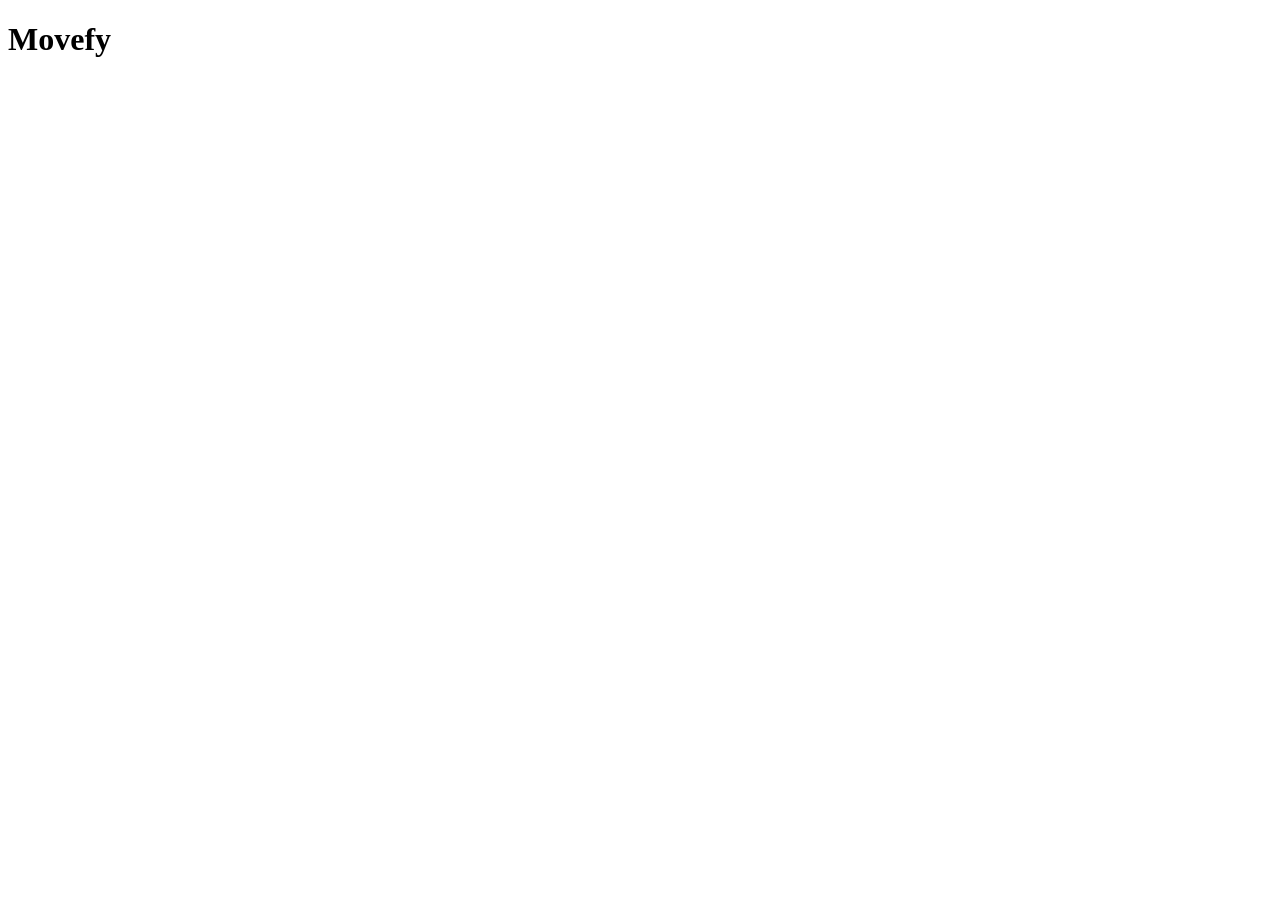
==== PUBLIC/index.html @ 86b5e0f4 "Landing page initial implementation" ====
<!DOCTYPE html>
<html lang="es">

<head>
    <meta charset="UTF-8">
    <title>Movefy</title>

    <link rel="stylesheet"
          href="assets/styles/styles.css">
</head>

<body>

    <h1>Movefy</h1>

    <script src="assets/scripts/main.js"></script>

</body>

</html>
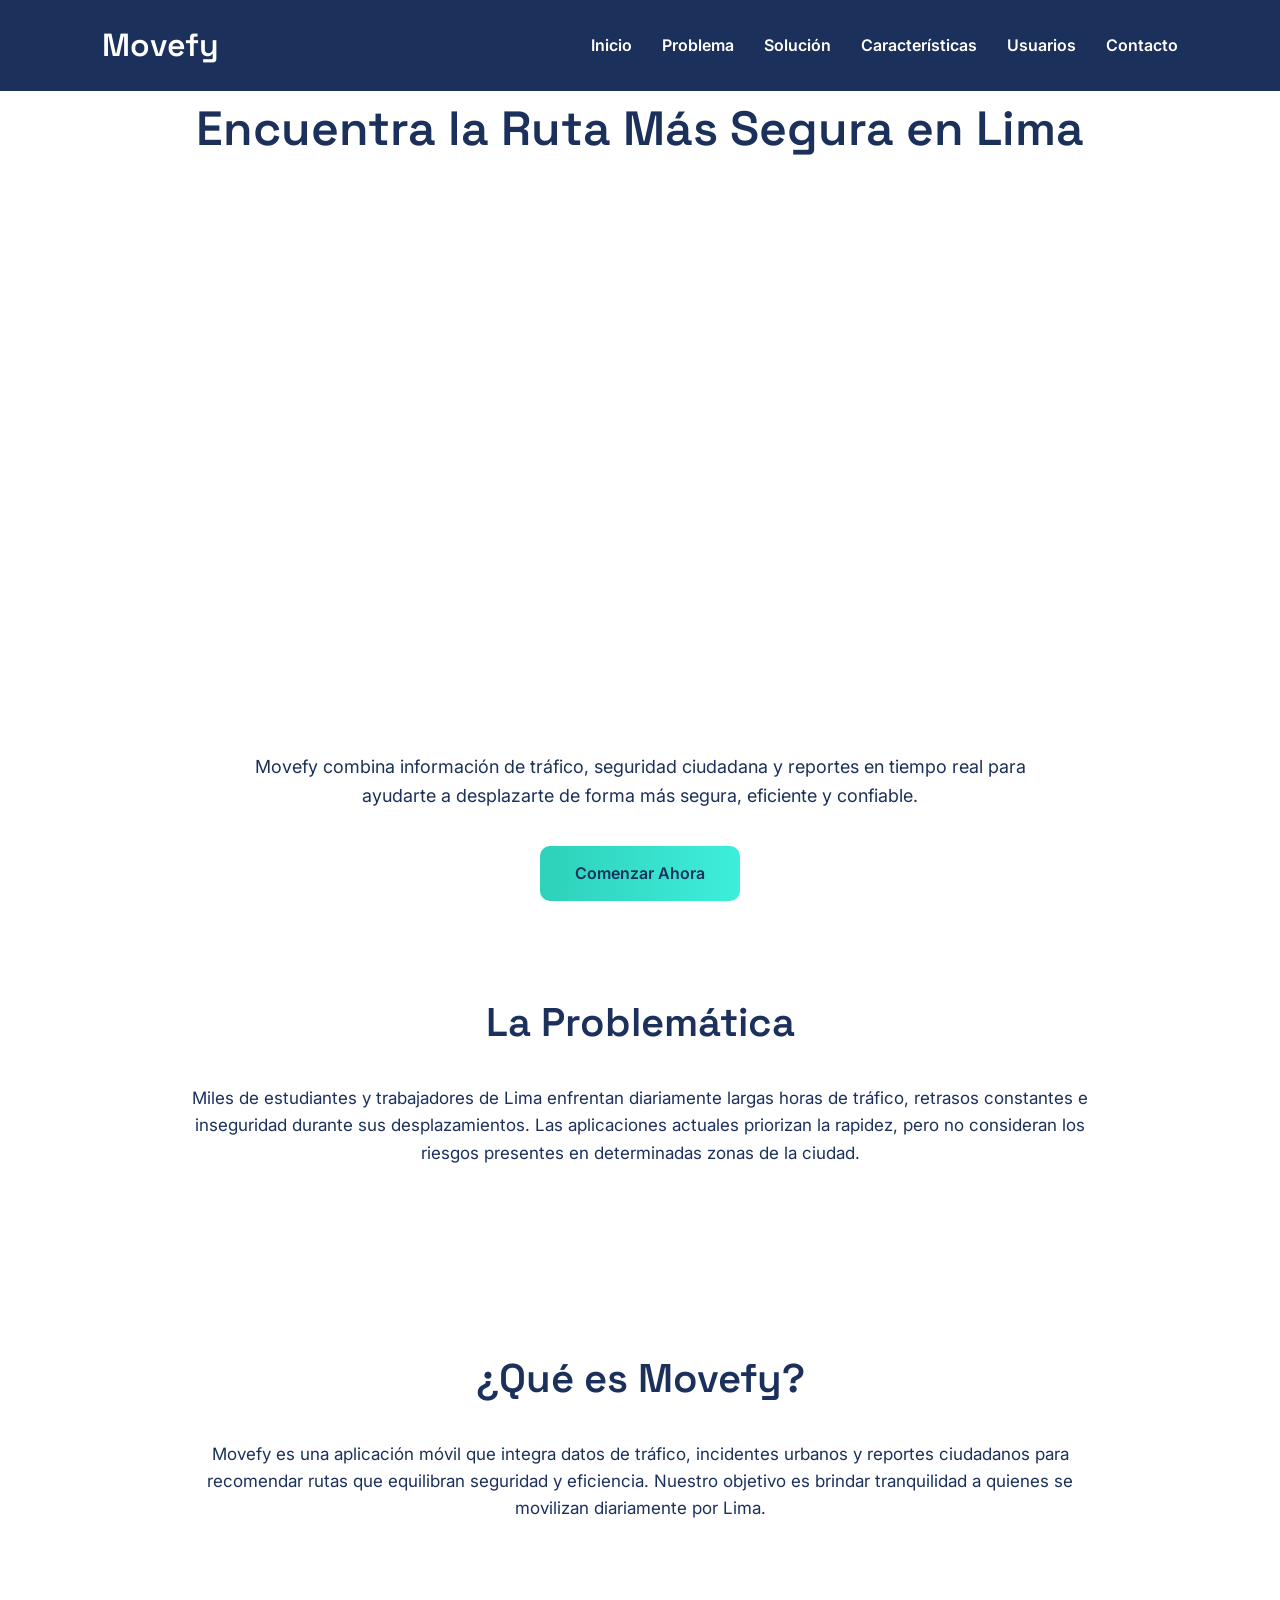
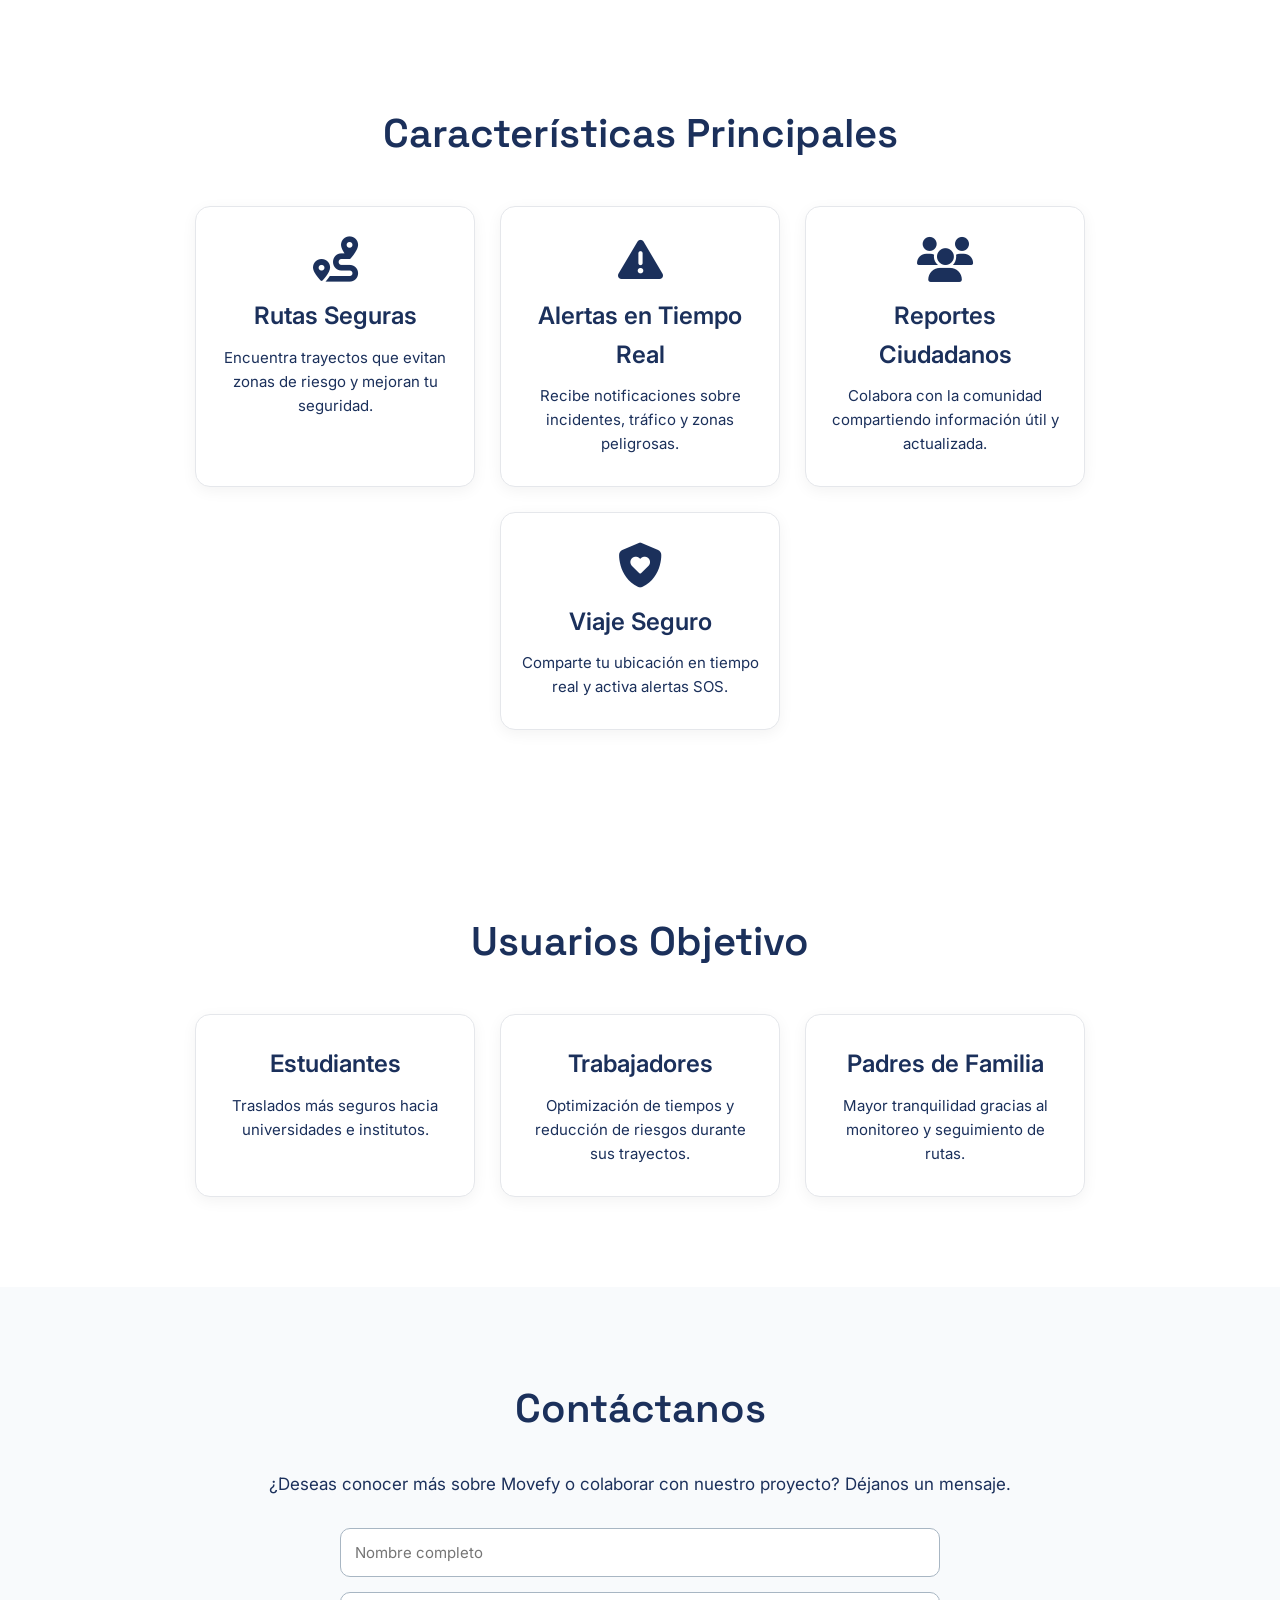
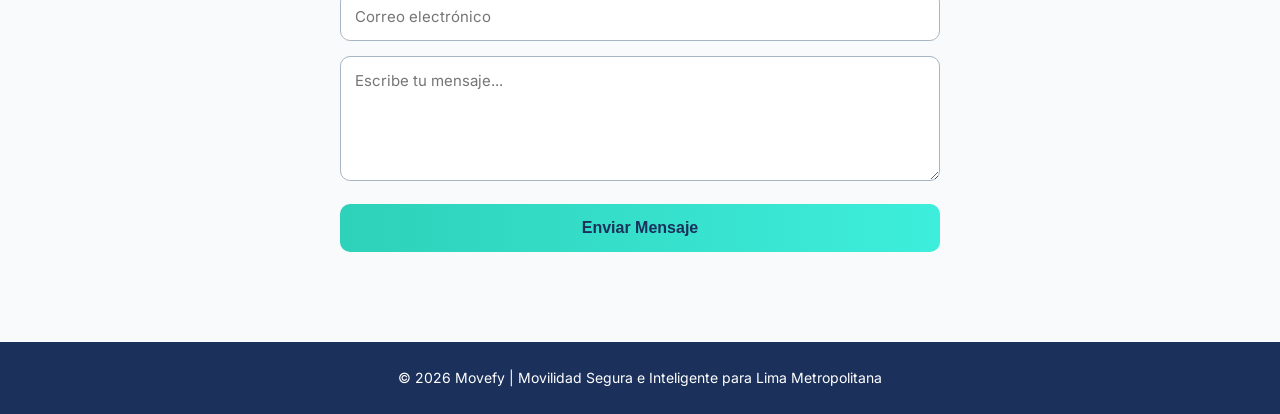
==== commit 6863fe56: "Landing page work in progress" ====
--- a/PUBLIC/index.html
+++ b/PUBLIC/index.html
@@ -3,15 +3,195 @@
 
 <head>
     <meta charset="UTF-8">
-    <title>Movefy</title>
+    <meta name="viewport" content="width=device-width, initial-scale=1.0">
+    <title>Movefy - Rutas Seguras para Lima</title>
+
+    <link rel="icon" href="favicon.ico">
 
     <link rel="stylesheet"
-          href="assets/styles/styles.css">
+        href="https://cdnjs.cloudflare.com/ajax/libs/font-awesome/6.7.2/css/all.min.css">
+
+    <link href="https://fonts.googleapis.com/css2?family=Inter:wght@400;600&family=Space+Grotesk:wght@500;600&display=swap"
+        rel="stylesheet">
+
+    <link rel="stylesheet" href="assets/styles/styles.css">
 </head>
 
 <body>
 
-    <h1>Movefy</h1>
+    <nav class="navbar">
+
+        <div class="logo">
+            Movefy
+        </div>
+
+        <ul class="menu">
+            <li><a href="#inicio">Inicio</a></li>
+            <li><a href="#problema">Problema</a></li>
+            <li><a href="#solucion">Solución</a></li>
+            <li><a href="#caracteristicas">Características</a></li>
+            <li><a href="#segmentos">Usuarios</a></li>
+            <li><a href="#contacto">Contacto</a></li>
+        </ul>
+
+    </nav>
+
+    <section class="hero" id="inicio">
+
+        <h1>Encuentra la Ruta Más Segura en Lima</h1>
+
+        <p>
+            Movefy combina información de tráfico, seguridad ciudadana y reportes
+            en tiempo real para ayudarte a desplazarte de forma más segura,
+            eficiente y confiable.
+        </p>
+
+        <a href="#contacto" class="btn">
+            Comenzar Ahora
+        </a>
+
+    </section>
+
+    <section class="problema" id="problema">
+
+        <h2>La Problemática</h2>
+
+        <p>
+            Miles de estudiantes y trabajadores de Lima enfrentan diariamente
+            largas horas de tráfico, retrasos constantes e inseguridad durante
+            sus desplazamientos. Las aplicaciones actuales priorizan la rapidez,
+            pero no consideran los riesgos presentes en determinadas zonas de la ciudad.
+        </p>
+
+    </section>
+
+    <section class="solucion" id="solucion">
+
+        <h2>¿Qué es Movefy?</h2>
+
+        <p>
+            Movefy es una aplicación móvil que integra datos de tráfico,
+            incidentes urbanos y reportes ciudadanos para recomendar rutas
+            que equilibran seguridad y eficiencia. Nuestro objetivo es
+            brindar tranquilidad a quienes se movilizan diariamente por Lima.
+        </p>
+
+    </section>
+
+    <section class="caracteristicas" id="caracteristicas">
+
+        <h2>Características Principales</h2>
+
+        <div class="cards">
+
+            <div class="card">
+                <i class="fa-solid fa-route"></i>
+                <h3>Rutas Seguras</h3>
+                <p>
+                    Encuentra trayectos que evitan zonas de riesgo y mejoran tu seguridad.
+                </p>
+            </div>
+
+            <div class="card">
+                <i class="fa-solid fa-triangle-exclamation"></i>
+                <h3>Alertas en Tiempo Real</h3>
+                <p>
+                    Recibe notificaciones sobre incidentes, tráfico y zonas peligrosas.
+                </p>
+            </div>
+
+            <div class="card">
+                <i class="fa-solid fa-users"></i>
+                <h3>Reportes Ciudadanos</h3>
+                <p>
+                    Colabora con la comunidad compartiendo información útil y actualizada.
+                </p>
+            </div>
+
+            <div class="card">
+                <i class="fa-solid fa-shield-heart"></i>
+                <h3>Viaje Seguro</h3>
+                <p>
+                    Comparte tu ubicación en tiempo real y activa alertas SOS.
+                </p>
+            </div>
+
+        </div>
+
+    </section>
+
+    <section class="segmentos" id="segmentos">
+
+        <h2>Usuarios Objetivo</h2>
+
+        <div class="cards">
+
+            <div class="card">
+                <h3>Estudiantes</h3>
+                <p>
+                    Traslados más seguros hacia universidades e institutos.
+                </p>
+            </div>
+
+            <div class="card">
+                <h3>Trabajadores</h3>
+                <p>
+                    Optimización de tiempos y reducción de riesgos durante sus trayectos.
+                </p>
+            </div>
+
+            <div class="card">
+                <h3>Padres de Familia</h3>
+                <p>
+                    Mayor tranquilidad gracias al monitoreo y seguimiento de rutas.
+                </p>
+            </div>
+
+        </div>
+
+    </section>
+
+    <section class="contacto" id="contacto">
+
+        <h2>Contáctanos</h2>
+
+        <p class="contact-text">
+            ¿Deseas conocer más sobre Movefy o colaborar con nuestro proyecto?
+            Déjanos un mensaje.
+        </p>
+
+        <form>
+
+            <input
+                type="text"
+                placeholder="Nombre completo"
+                required>
+
+            <input
+                type="email"
+                placeholder="Correo electrónico"
+                required>
+
+            <textarea
+                rows="5"
+                placeholder="Escribe tu mensaje..."
+                required></textarea>
+
+            <button type="submit">
+                Enviar Mensaje
+            </button>
+
+        </form>
+
+    </section>
+
+    <footer>
+
+        <p>
+            © 2026 Movefy | Movilidad Segura e Inteligente para Lima Metropolitana
+        </p>
+
+    </footer>
 
     <script src="assets/scripts/main.js"></script>
 
--- a/PUBLIC/assets/styles/styles.css
+++ b/PUBLIC/assets/styles/styles.css
@@ -0,0 +1,279 @@
+:root{
+    --primary:#1B305B;
+    --secondary:#2ED1B9;
+    --secondary-light:#3DEEDC;
+    --gray:#A8B6C3;
+    --white:#FFFFFF;
+}
+
+/* RESET */
+
+*{
+    margin:0;
+    padding:0;
+    box-sizing:border-box;
+    scroll-behavior:smooth;
+}
+
+body{
+    font-family:'Inter',sans-serif;
+    background:var(--white);
+    color:var(--primary);
+    line-height:1.6;
+}
+
+/* NAVBAR */
+
+.navbar{
+    display:flex;
+    justify-content:space-between;
+    align-items:center;
+    padding:20px 8%;
+    background:var(--primary);
+    position:sticky;
+    top:0;
+    z-index:1000;
+}
+
+.logo{
+    font-family:'Space Grotesk',sans-serif;
+    font-size:32px;
+    font-weight:600;
+    color:var(--white);
+}
+
+.menu{
+    display:flex;
+    list-style:none;
+    gap:30px;
+}
+
+.menu a{
+    text-decoration:none;
+    color:var(--white);
+    font-weight:600;
+    transition:0.3s;
+}
+
+.menu a:hover{
+    color:var(--secondary-light);
+}
+
+/* HERO */
+
+.hero{
+    min-height:90vh;
+    display:flex;
+    flex-direction:column;
+    justify-content:center;
+    align-items:center;
+    text-align:center;
+    padding:0 10%;
+}
+
+.hero h1{
+    font-family:'Space Grotesk',sans-serif;
+    font-size:48px;
+    font-weight:600;
+    color:var(--primary);
+    margin-bottom:20px;
+}
+
+.hero p{
+    max-width:800px;
+    font-size:18px;
+    margin-bottom:35px;
+}
+
+.btn{
+    text-decoration:none;
+    padding:15px 35px;
+    border-radius:10px;
+    font-weight:600;
+    color:var(--primary);
+    background:linear-gradient(
+        90deg,
+        var(--secondary),
+        var(--secondary-light)
+    );
+    transition:0.3s;
+}
+
+.btn:hover{
+    transform:translateY(-3px);
+}
+
+/* SECTIONS */
+
+section{
+    padding:90px 10%;
+}
+
+section h2{
+    font-family:'Space Grotesk',sans-serif;
+    font-size:40px;
+    font-weight:600;
+    text-align:center;
+    margin-bottom:30px;
+    color:var(--primary);
+}
+
+section > p{
+    max-width:900px;
+    margin:auto;
+    text-align:center;
+    font-size:17px;
+}
+
+/* CARDS */
+
+.cards{
+    margin-top:40px;
+    display:flex;
+    justify-content:center;
+    flex-wrap:wrap;
+    gap:25px;
+}
+
+.card{
+    background:var(--white);
+    border:1px solid #e5e7eb;
+    width:280px;
+    padding:30px 20px;
+    border-radius:15px;
+    text-align:center;
+    transition:0.3s;
+    box-shadow:0 4px 15px rgba(0,0,0,0.05);
+}
+
+.card:hover{
+    transform:translateY(-8px);
+}
+
+.card i{
+    font-size:45px;
+    color:var(--primary);
+    margin-bottom:15px;
+}
+
+.card h3{
+    font-family:'Inter',sans-serif;
+    font-size:24px;
+    font-weight:600;
+    margin-bottom:10px;
+    color:var(--primary);
+}
+
+.card p{
+    font-size:15px;
+}
+
+/* CONTACTO */
+
+.contacto{
+    background:#f8fafc;
+}
+
+.contact-text{
+    text-align:center;
+    margin-bottom:30px;
+}
+
+form{
+    max-width:600px;
+    margin:auto;
+}
+
+input,
+textarea{
+    width:100%;
+    padding:14px;
+    margin-bottom:15px;
+    border:1px solid var(--gray);
+    border-radius:10px;
+    font-size:15px;
+    font-family:'Inter',sans-serif;
+}
+
+input:focus,
+textarea:focus{
+    outline:none;
+    border-color:var(--secondary);
+}
+
+button{
+    width:100%;
+    padding:15px;
+    border:none;
+    border-radius:10px;
+    cursor:pointer;
+    font-size:16px;
+    font-weight:600;
+    color:var(--primary);
+
+    background:linear-gradient(
+        90deg,
+        var(--secondary),
+        var(--secondary-light)
+    );
+
+    transition:0.3s;
+}
+
+button:hover{
+    transform:translateY(-3px);
+}
+
+/* FOOTER */
+
+footer{
+    background:var(--primary);
+    color:var(--white);
+    text-align:center;
+    padding:25px;
+}
+
+footer p{
+    font-size:14px;
+}
+
+/* RESPONSIVE */
+
+@media(max-width:900px){
+
+    .navbar{
+        flex-direction:column;
+        gap:15px;
+    }
+
+    .menu{
+        flex-wrap:wrap;
+        justify-content:center;
+        gap:15px;
+    }
+
+    .hero h1{
+        font-size:38px;
+    }
+
+    section h2{
+        font-size:32px;
+    }
+
+}
+
+@media(max-width:600px){
+
+    .hero h1{
+        font-size:30px;
+    }
+
+    .hero p{
+        font-size:16px;
+    }
+
+    .card{
+        width:100%;
+    }
+
+}
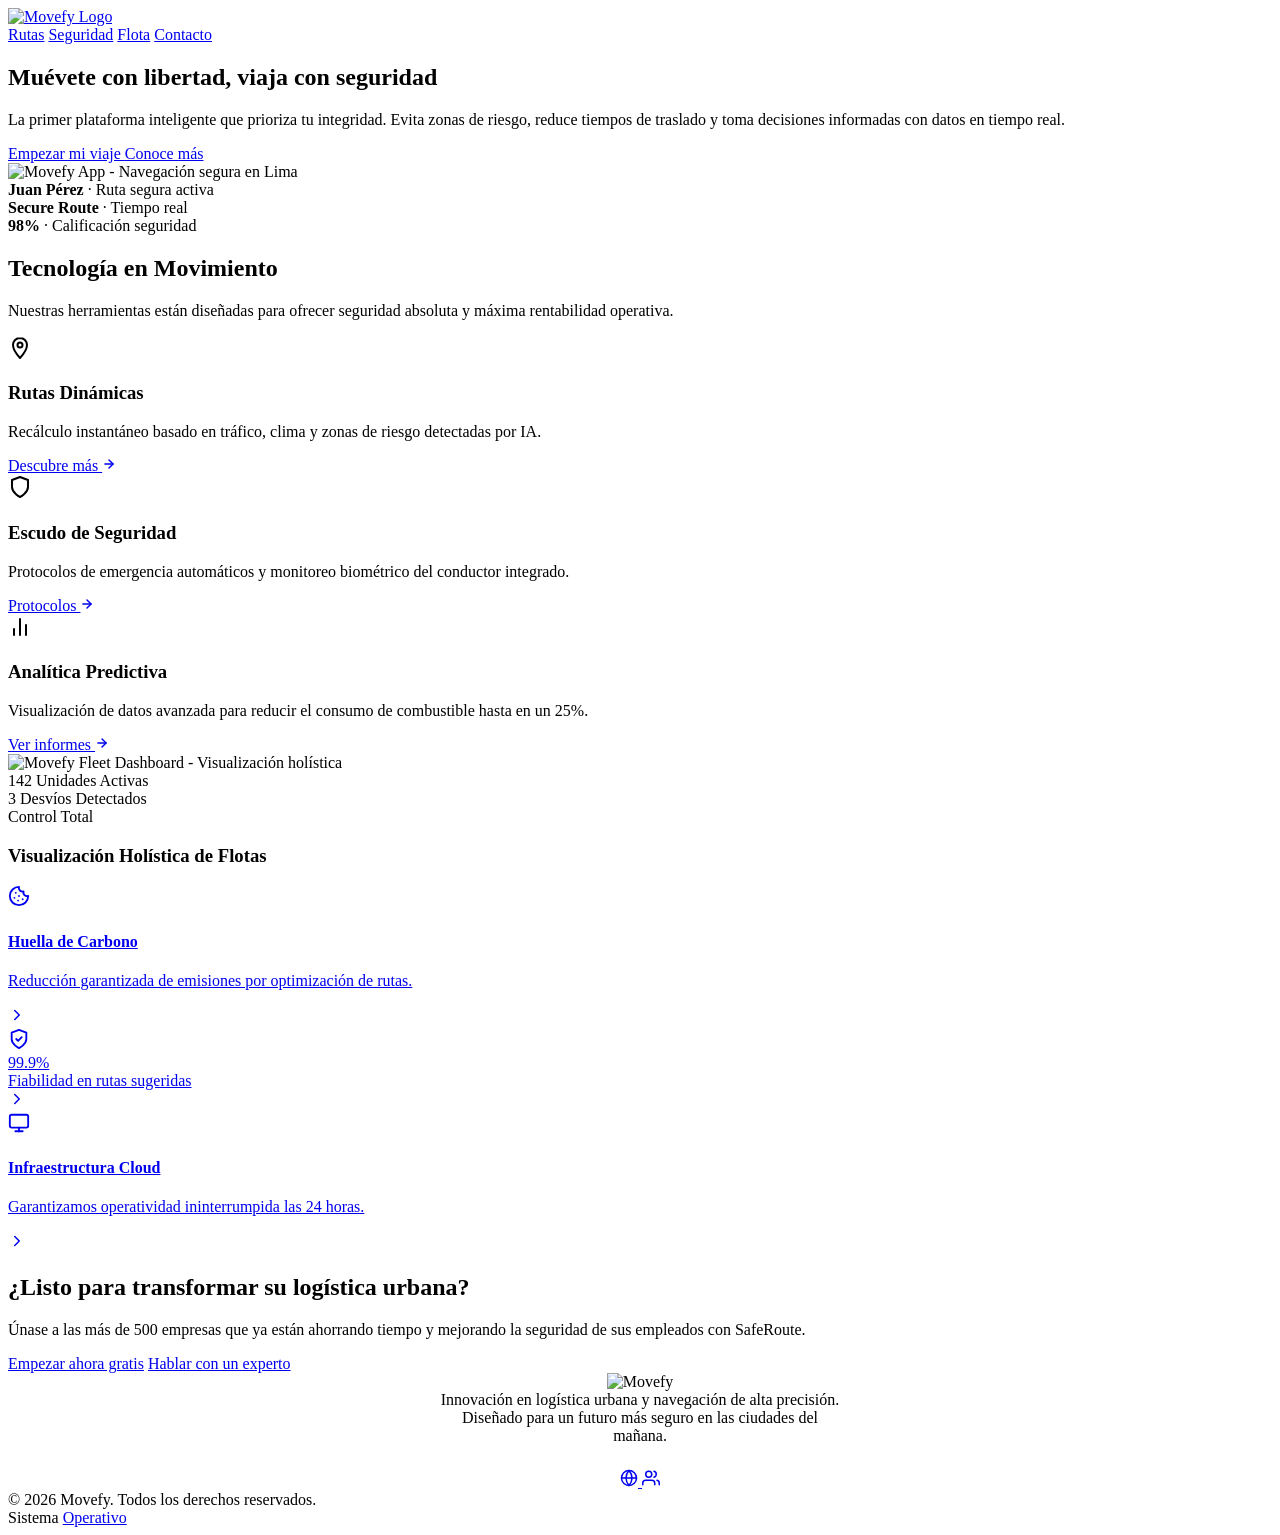
==== commit d7aea33a: "docs: update home" ====
--- a/PUBLIC/index.html
+++ b/PUBLIC/index.html
@@ -1,200 +1,231 @@
 <!DOCTYPE html>
 <html lang="es">
-
 <head>
-    <meta charset="UTF-8">
-    <meta name="viewport" content="width=device-width, initial-scale=1.0">
-    <title>Movefy - Rutas Seguras para Lima</title>
-
-    <link rel="icon" href="favicon.ico">
-
-    <link rel="stylesheet"
-        href="https://cdnjs.cloudflare.com/ajax/libs/font-awesome/6.7.2/css/all.min.css">
-
-    <link href="https://fonts.googleapis.com/css2?family=Inter:wght@400;600&family=Space+Grotesk:wght@500;600&display=swap"
-        rel="stylesheet">
-
-    <link rel="stylesheet" href="assets/styles/styles.css">
+  <meta charset="UTF-8">
+  <meta name="viewport" content="width=device-width, initial-scale=1.0">
+  <title>Movefy - Rutas Seguras, Viajes Inteligentes</title>
+  <meta name="description" content="Movefy: La primer plataforma inteligente que prioriza tu integridad. Evita zonas de riesgo, reduce tiempos de traslado y toma decisiones informadas con datos en tiempo real.">
+  
+  <!-- Lucide Icons CDN -->
+  <link rel="stylesheet" href="https://unpkg.com/lucide-static@latest/font/lucide.css">
+  <!-- Stylesheets -->
+  <link rel="stylesheet" href="css/styles.css">
+  <link rel="stylesheet" href="css/landing.css">
+  
+  <link rel="icon" type="image/png" href="img/logo-movefy.png">
 </head>
-
 <body>
 
-    <nav class="navbar">
-
-        <div class="logo">
-            Movefy
-        </div>
-
-        <ul class="menu">
-            <li><a href="#inicio">Inicio</a></li>
-            <li><a href="#problema">Problema</a></li>
-            <li><a href="#solucion">Solución</a></li>
-            <li><a href="#caracteristicas">Características</a></li>
-            <li><a href="#segmentos">Usuarios</a></li>
-            <li><a href="#contacto">Contacto</a></li>
-        </ul>
-
-    </nav>
-
-    <section class="hero" id="inicio">
-
-        <h1>Encuentra la Ruta Más Segura en Lima</h1>
-
-        <p>
-            Movefy combina información de tráfico, seguridad ciudadana y reportes
-            en tiempo real para ayudarte a desplazarte de forma más segura,
-            eficiente y confiable.
-        </p>
-
-        <a href="#contacto" class="btn">
-            Comenzar Ahora
-        </a>
-
-    </section>
-
-    <section class="problema" id="problema">
-
-        <h2>La Problemática</h2>
-
-        <p>
-            Miles de estudiantes y trabajadores de Lima enfrentan diariamente
-            largas horas de tráfico, retrasos constantes e inseguridad durante
-            sus desplazamientos. Las aplicaciones actuales priorizan la rapidez,
-            pero no consideran los riesgos presentes en determinadas zonas de la ciudad.
-        </p>
-
-    </section>
-
-    <section class="solucion" id="solucion">
-
-        <h2>¿Qué es Movefy?</h2>
-
-        <p>
-            Movefy es una aplicación móvil que integra datos de tráfico,
-            incidentes urbanos y reportes ciudadanos para recomendar rutas
-            que equilibran seguridad y eficiencia. Nuestro objetivo es
-            brindar tranquilidad a quienes se movilizan diariamente por Lima.
-        </p>
-
-    </section>
-
-    <section class="caracteristicas" id="caracteristicas">
-
-        <h2>Características Principales</h2>
-
-        <div class="cards">
-
-            <div class="card">
-                <i class="fa-solid fa-route"></i>
-                <h3>Rutas Seguras</h3>
-                <p>
-                    Encuentra trayectos que evitan zonas de riesgo y mejoran tu seguridad.
-                </p>
-            </div>
-
-            <div class="card">
-                <i class="fa-solid fa-triangle-exclamation"></i>
-                <h3>Alertas en Tiempo Real</h3>
-                <p>
-                    Recibe notificaciones sobre incidentes, tráfico y zonas peligrosas.
-                </p>
-            </div>
-
-            <div class="card">
-                <i class="fa-solid fa-users"></i>
-                <h3>Reportes Ciudadanos</h3>
-                <p>
-                    Colabora con la comunidad compartiendo información útil y actualizada.
-                </p>
-            </div>
-
-            <div class="card">
-                <i class="fa-solid fa-shield-heart"></i>
-                <h3>Viaje Seguro</h3>
-                <p>
-                    Comparte tu ubicación en tiempo real y activa alertas SOS.
-                </p>
-            </div>
-
-        </div>
-
-    </section>
-
-    <section class="segmentos" id="segmentos">
-
-        <h2>Usuarios Objetivo</h2>
-
-        <div class="cards">
-
-            <div class="card">
-                <h3>Estudiantes</h3>
-                <p>
-                    Traslados más seguros hacia universidades e institutos.
-                </p>
-            </div>
-
-            <div class="card">
-                <h3>Trabajadores</h3>
-                <p>
-                    Optimización de tiempos y reducción de riesgos durante sus trayectos.
-                </p>
-            </div>
-
-            <div class="card">
-                <h3>Padres de Familia</h3>
-                <p>
-                    Mayor tranquilidad gracias al monitoreo y seguimiento de rutas.
-                </p>
-            </div>
-
-        </div>
-
-    </section>
-
-    <section class="contacto" id="contacto">
-
-        <h2>Contáctanos</h2>
-
-        <p class="contact-text">
-            ¿Deseas conocer más sobre Movefy o colaborar con nuestro proyecto?
-            Déjanos un mensaje.
-        </p>
-
-        <form>
-
-            <input
-                type="text"
-                placeholder="Nombre completo"
-                required>
-
-            <input
-                type="email"
-                placeholder="Correo electrónico"
-                required>
-
-            <textarea
-                rows="5"
-                placeholder="Escribe tu mensaje..."
-                required></textarea>
-
-            <button type="submit">
-                Enviar Mensaje
-            </button>
-
-        </form>
-
-    </section>
-
-    <footer>
-
-        <p>
-            © 2026 Movefy | Movilidad Segura e Inteligente para Lima Metropolitana
-        </p>
-
-    </footer>
-
-    <script src="assets/scripts/main.js"></script>
-
+  <!-- ===== NAVBAR ===== -->
+  <nav class="navbar" id="navbar">
+    <a href="index.html" class="navbar-logo">
+      <img src="img/logo-movefy.png" alt="Movefy Logo" class="logo-img">
+    </a>
+
+    <div class="navbar-nav" id="navLinks">
+      <a href="#hero" class="active">Rutas</a>
+      <a href="#features">Seguridad</a>
+      <a href="#fleet">Flota</a>
+      <a href="#cta">Contacto</a>
+    </div>
+  </nav>
+
+  <!-- ===== HERO SECTION ===== -->
+  <section class="hero" id="hero">
+    <div class="container">
+      <div class="hero-content animate-on-scroll">
+        <h1>Muévete con libertad, viaja con <span>seguridad</span></h1>
+        <p>La primer plataforma inteligente que prioriza tu integridad. Evita zonas de riesgo, reduce tiempos de traslado y toma decisiones informadas con datos en tiempo real.</p>
+        <div class="hero-buttons">
+          <a href="#features" class="btn btn-primary">
+            Empezar mi viaje
+          </a>
+          <a href="#fleet" class="btn btn-secondary">Conoce más</a>
+        </div>
+      </div>
+
+      <div class="hero-image animate-on-scroll animate-delay-2">
+        <img src="img/hero-phone.png" alt="Movefy App - Navegación segura en Lima" id="heroPhone">
+        
+        <!-- Floating Cards -->
+        <div class="hero-float-card">
+          <div class="float-dot"></div>
+          <span><strong>Juan Pérez</strong> · Ruta segura activa</span>
+        </div>
+        <div class="hero-float-card">
+          <div class="float-avatar"></div>
+          <span><strong>Secure Route</strong> · Tiempo real</span>
+        </div>
+        <div class="hero-float-card">
+          <div class="float-dot" style="background: var(--primary-cyan);"></div>
+          <span><strong>98%</strong> · Calificación seguridad</span>
+        </div>
+      </div>
+    </div>
+  </section>
+
+  <!-- ===== FEATURES SECTION ===== -->
+  <section class="features-section section" id="features">
+    <div class="container">
+      <div class="section-header animate-on-scroll">
+        <h2>Tecnología en Movimiento</h2>
+        <p>Nuestras herramientas están diseñadas para ofrecer seguridad absoluta y máxima rentabilidad operativa.</p>
+      </div>
+
+      <div class="features-grid">
+        <!-- Feature 1 -->
+        <div class="feature-card animate-on-scroll animate-delay-1">
+          <div class="feature-icon dark">
+            <svg width="24" height="24" viewBox="0 0 24 24" fill="none" stroke="currentColor" stroke-width="2" stroke-linecap="round" stroke-linejoin="round"><path d="M12 2C8.13 2 5 5.13 5 9c0 5.25 7 13 7 13s7-7.75 7-13c0-3.87-3.13-7-7-7z"/><circle cx="12" cy="9" r="2.5"/></svg>
+          </div>
+          <h3>Rutas Dinámicas</h3>
+          <p>Recálculo instantáneo basado en tráfico, clima y zonas de riesgo detectadas por IA.</p>
+          <a href="rutas.html" class="feature-link">
+            Descubre más
+            <svg width="14" height="14" viewBox="0 0 24 24" fill="none" stroke="currentColor" stroke-width="2.5" stroke-linecap="round" stroke-linejoin="round"><path d="M5 12h14"/><path d="m12 5 7 7-7 7"/></svg>
+          </a>
+        </div>
+
+        <!-- Feature 2 -->
+        <div class="feature-card animate-on-scroll animate-delay-2">
+          <div class="feature-icon cyan">
+            <svg width="24" height="24" viewBox="0 0 24 24" fill="none" stroke="currentColor" stroke-width="2" stroke-linecap="round" stroke-linejoin="round"><path d="M12 22s8-4 8-10V5l-8-3-8 3v7c0 6 8 10 8 10z"/></svg>
+          </div>
+          <h3>Escudo de Seguridad</h3>
+          <p>Protocolos de emergencia automáticos y monitoreo biométrico del conductor integrado.</p>
+          <a href="seguridad.html" class="feature-link">
+            Protocolos
+            <svg width="14" height="14" viewBox="0 0 24 24" fill="none" stroke="currentColor" stroke-width="2.5" stroke-linecap="round" stroke-linejoin="round"><path d="M5 12h14"/><path d="m12 5 7 7-7 7"/></svg>
+          </a>
+        </div>
+
+        <!-- Feature 3 -->
+        <div class="feature-card animate-on-scroll animate-delay-3">
+          <div class="feature-icon blue">
+            <svg width="24" height="24" viewBox="0 0 24 24" fill="none" stroke="currentColor" stroke-width="2" stroke-linecap="round" stroke-linejoin="round"><path d="M18 20V10"/><path d="M12 20V4"/><path d="M6 20v-6"/></svg>
+          </div>
+          <h3>Analítica Predictiva</h3>
+          <p>Visualización de datos avanzada para reducir el consumo de combustible hasta en un 25%.</p>
+          <a href="analitica.html" class="feature-link">
+            Ver informes
+            <svg width="14" height="14" viewBox="0 0 24 24" fill="none" stroke="currentColor" stroke-width="2.5" stroke-linecap="round" stroke-linejoin="round"><path d="M5 12h14"/><path d="m12 5 7 7-7 7"/></svg>
+          </a>
+        </div>
+      </div>
+    </div>
+  </section>
+
+  <!-- ===== FLEET SECTION ===== -->
+  <section class="fleet-section section" id="fleet">
+    <div class="container">
+      <div class="fleet-grid">
+        <div class="fleet-image-wrapper animate-on-scroll">
+          <img src="img/fleet-dashboard.png" alt="Movefy Fleet Dashboard - Visualización holística">
+          <div class="fleet-overlay-badges">
+            <div class="fleet-badge">
+              <span class="dot green"></span>
+              142 Unidades Activas
+            </div>
+            <div class="fleet-badge">
+              <span class="dot orange"></span>
+              3 Desvíos Detectados
+            </div>
+          </div>
+          <div class="fleet-label">
+            <span>Control Total</span>
+            <h3>Visualización Holística de Flotas</h3>
+          </div>
+        </div>
+
+        <div class="fleet-info animate-on-scroll animate-delay-2">
+          <a href="analitica.html" class="fleet-info-card">
+            <div class="fleet-info-icon">
+              <svg width="22" height="22" viewBox="0 0 24 24" fill="none" stroke="currentColor" stroke-width="2" stroke-linecap="round" stroke-linejoin="round"><path d="M12 2a10 10 0 1 0 10 10 4 4 0 0 1-5-5 4 4 0 0 1-5-5"/><path d="M8.5 8.5v.01"/><path d="M16 15.5v.01"/><path d="M12 12v.01"/><path d="M11 17v.01"/><path d="M7 14v.01"/></svg>
+            </div>
+            <div>
+              <h4>Huella de Carbono</h4>
+              <p>Reducción garantizada de emisiones por optimización de rutas.</p>
+            </div>
+            <div class="card-arrow">
+              <svg width="18" height="18" viewBox="0 0 24 24" fill="none" stroke="currentColor" stroke-width="2" stroke-linecap="round" stroke-linejoin="round"><path d="m9 18 6-6-6-6"/></svg>
+            </div>
+          </a>
+
+          <a href="seguridad.html" class="fleet-info-card stat-highlight">
+            <div class="fleet-info-icon highlight">
+              <svg width="22" height="22" viewBox="0 0 24 24" fill="none" stroke="currentColor" stroke-width="2" stroke-linecap="round" stroke-linejoin="round"><path d="M12 22s8-4 8-10V5l-8-3-8 3v7c0 6 8 10 8 10z"/><path d="m9 12 2 2 4-4"/></svg>
+            </div>
+            <div>
+              <div class="stat-value">99.9%</div>
+              <div class="stat-label">Fiabilidad en rutas sugeridas</div>
+            </div>
+            <div class="card-arrow">
+              <svg width="18" height="18" viewBox="0 0 24 24" fill="none" stroke="currentColor" stroke-width="2" stroke-linecap="round" stroke-linejoin="round"><path d="m9 18 6-6-6-6"/></svg>
+            </div>
+          </a>
+
+          <a href="rutas.html" class="fleet-info-card">
+            <div class="fleet-info-icon">
+              <svg width="22" height="22" viewBox="0 0 24 24" fill="none" stroke="currentColor" stroke-width="2" stroke-linecap="round" stroke-linejoin="round"><rect x="2" y="3" width="20" height="14" rx="2" ry="2"/><line x1="8" y1="21" x2="16" y2="21"/><line x1="12" y1="17" x2="12" y2="21"/></svg>
+            </div>
+            <div>
+              <h4>Infraestructura Cloud</h4>
+              <p>Garantizamos operatividad ininterrumpida las 24 horas.</p>
+            </div>
+            <div class="card-arrow">
+              <svg width="18" height="18" viewBox="0 0 24 24" fill="none" stroke="currentColor" stroke-width="2" stroke-linecap="round" stroke-linejoin="round"><path d="m9 18 6-6-6-6"/></svg>
+            </div>
+          </a>
+        </div>
+      </div>
+    </div>
+  </section>
+
+  <!-- ===== CTA SECTION ===== -->
+  <section class="cta-section section" id="cta">
+    <div class="container">
+      <div class="cta-card animate-on-scroll">
+        <h2>¿Listo para transformar su logística urbana?</h2>
+        <p>Únase a las más de 500 empresas que ya están ahorrando tiempo y mejorando la seguridad de sus empleados con SafeRoute.</p>
+        <div class="cta-buttons">
+          <a href="#features" class="btn btn-primary btn-lg">Empezar ahora gratis</a>
+          <a href="#" class="btn btn-dark btn-lg">Hablar con un experto</a>
+        </div>
+      </div>
+    </div>
+  </section>
+
+  <!-- ===== FOOTER ===== -->
+  <footer class="footer">
+    <div class="container">
+      <div class="footer-grid" style="grid-template-columns: 1fr; text-align: center; justify-items: center;">
+        <div class="footer-brand" style="display: flex; flex-direction: column; align-items: center;">
+          <div class="logo-text" style="justify-content: center;">
+            <img src="img/logo-movefy.png" alt="Movefy" class="footer-logo-img">
+          </div>
+          <p style="margin: 0 auto; max-width: 400px; margin-bottom: 24px;">Innovación en logística urbana y navegación de alta precisión. Diseñado para un futuro más seguro en las ciudades del mañana.</p>
+          <div class="footer-social" style="justify-content: center;">
+            <a href="#" aria-label="Website">
+              <svg width="18" height="18" viewBox="0 0 24 24" fill="none" stroke="currentColor" stroke-width="2" stroke-linecap="round" stroke-linejoin="round"><circle cx="12" cy="12" r="10"/><line x1="2" y1="12" x2="22" y2="12"/><path d="M12 2a15.3 15.3 0 0 1 4 10 15.3 15.3 0 0 1-4 10 15.3 15.3 0 0 1-4-10 15.3 15.3 0 0 1 4-10z"/></svg>
+            </a>
+            <a href="#" aria-label="Team">
+              <svg width="18" height="18" viewBox="0 0 24 24" fill="none" stroke="currentColor" stroke-width="2" stroke-linecap="round" stroke-linejoin="round"><path d="M17 21v-2a4 4 0 0 0-4-4H5a4 4 0 0 0-4 4v2"/><circle cx="9" cy="7" r="4"/><path d="M23 21v-2a4 4 0 0 0-3-3.87"/><path d="M16 3.13a4 4 0 0 1 0 7.75"/></svg>
+            </a>
+          </div>
+        </div>
+      </div>
+
+      <div class="footer-bottom">
+        <span>© 2026 Movefy. Todos los derechos reservados.</span>
+        <div class="footer-status">
+          <span class="status-dot"></span>
+          <span>Sistema <a href="#">Operativo</a></span>
+        </div>
+      </div>
+    </div>
+  </footer>
+
+  <!-- Scripts -->
+  <script src="js/main.js"></script>
 </body>
-
 </html>
